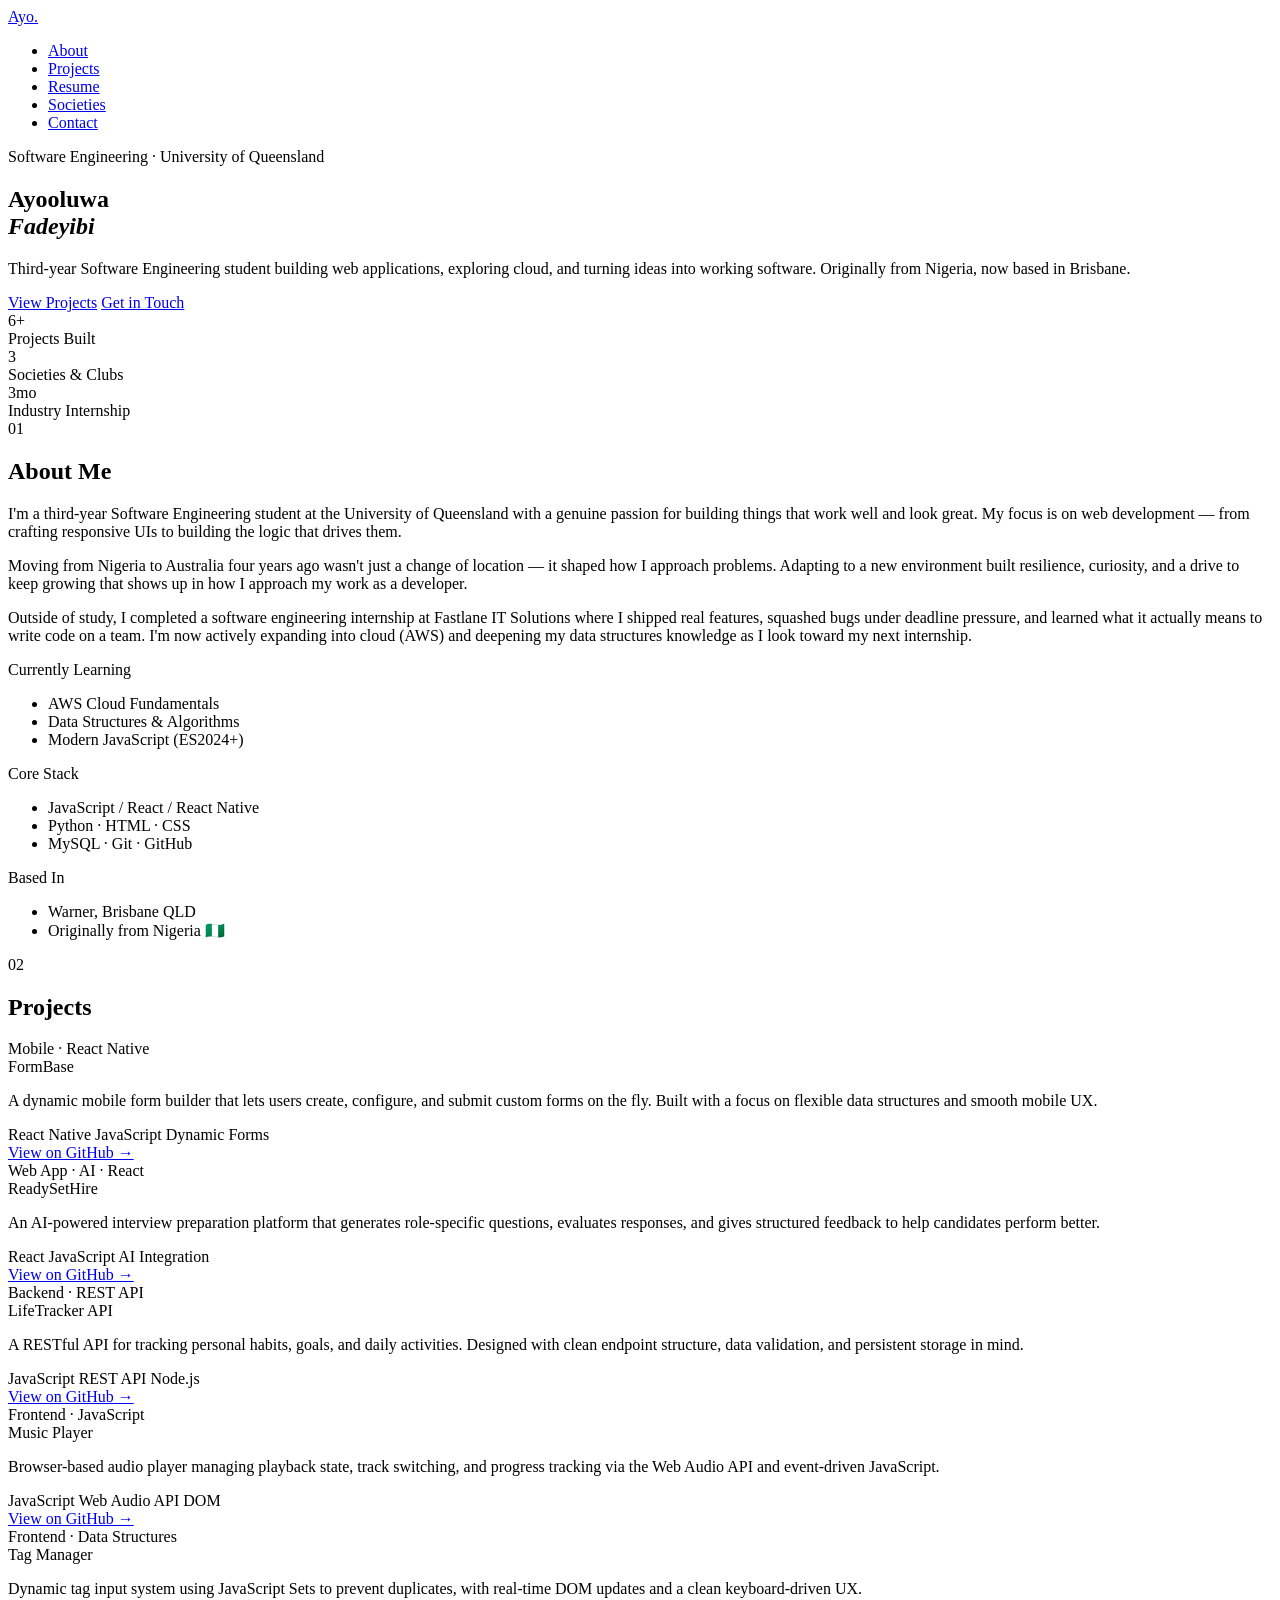
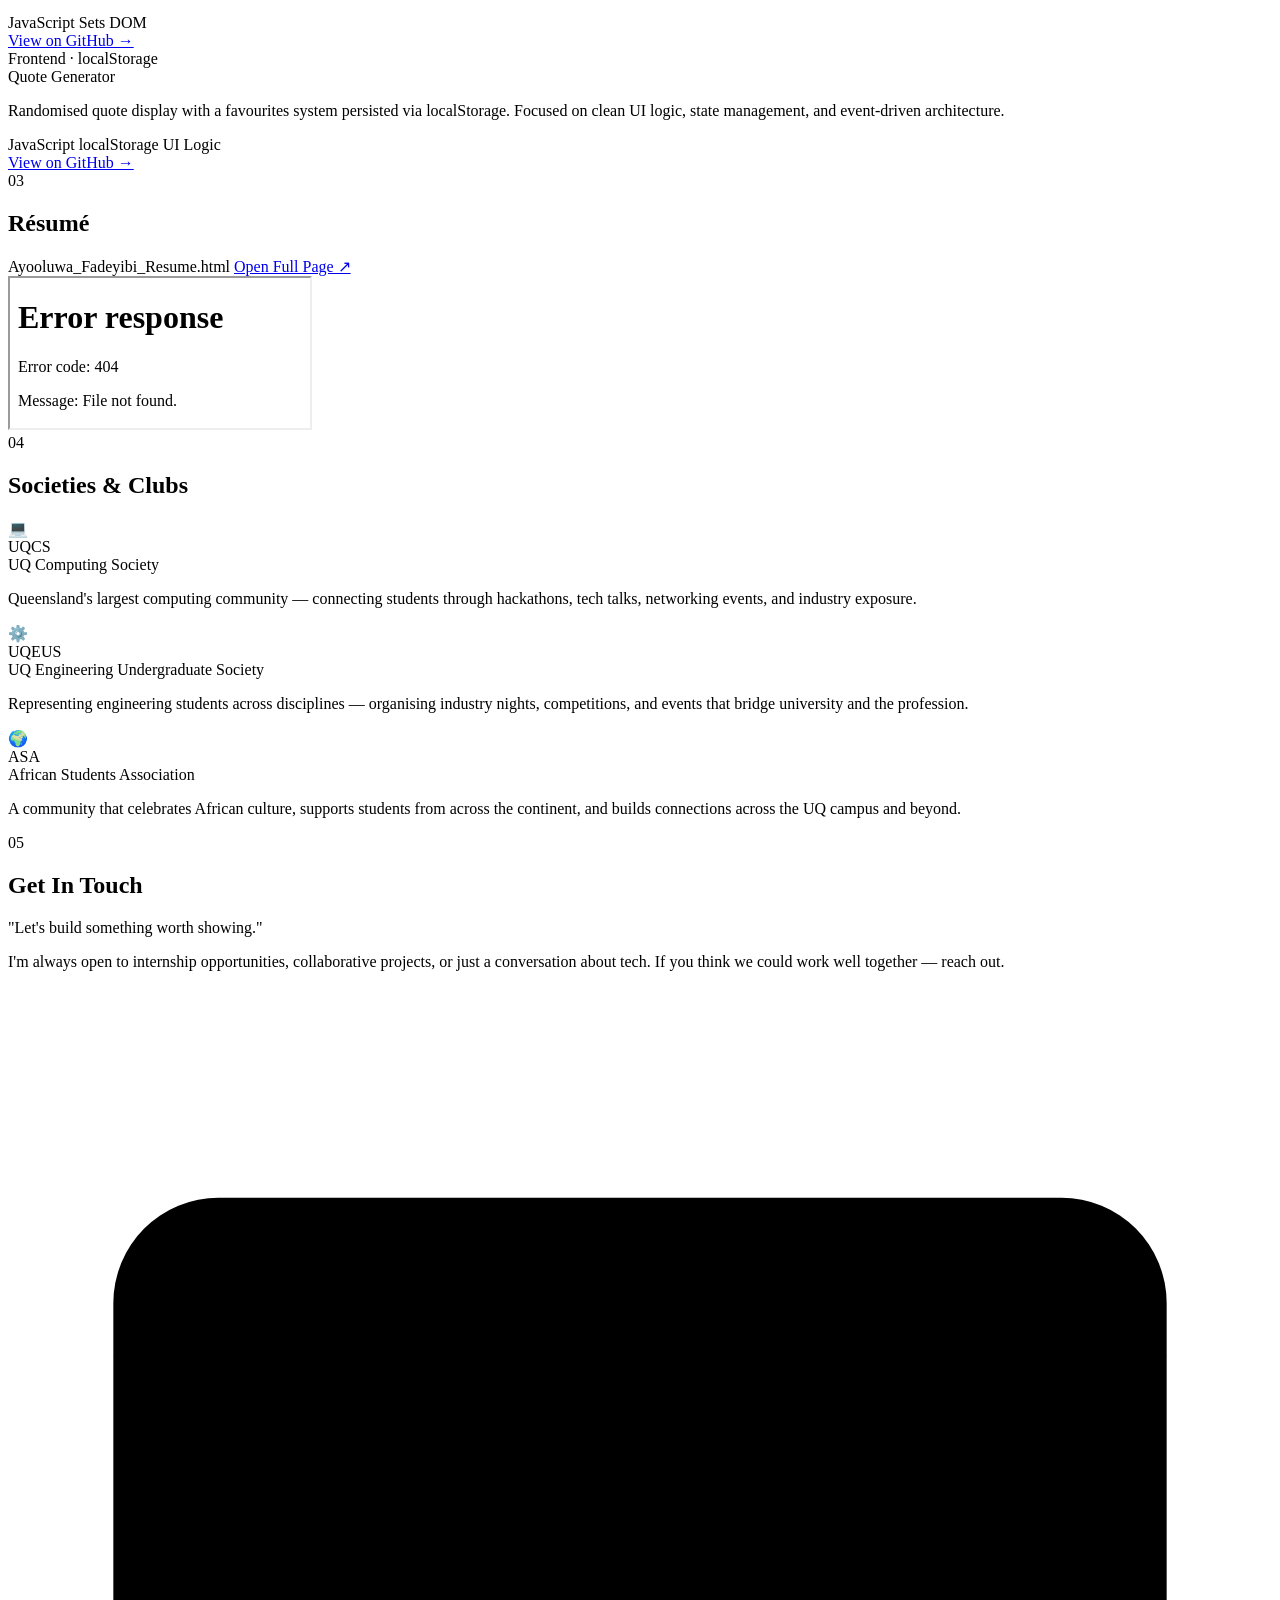
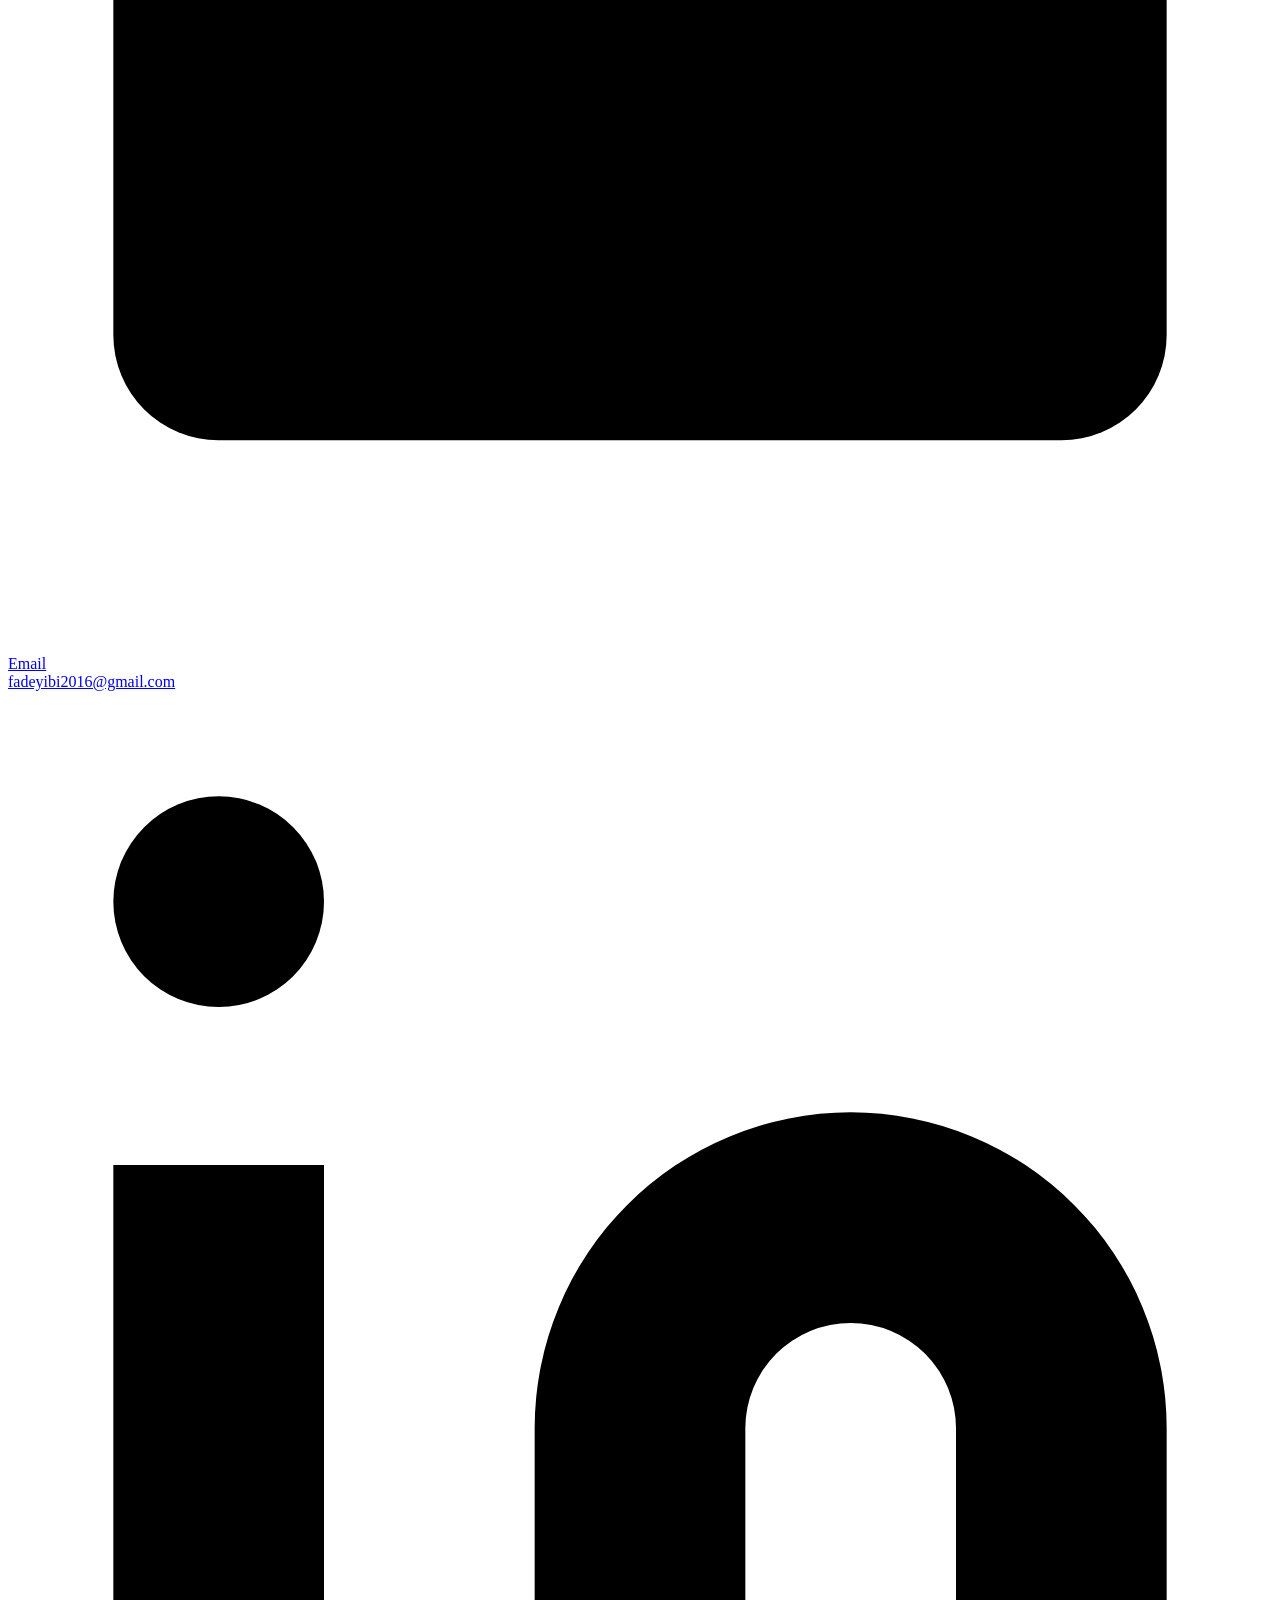
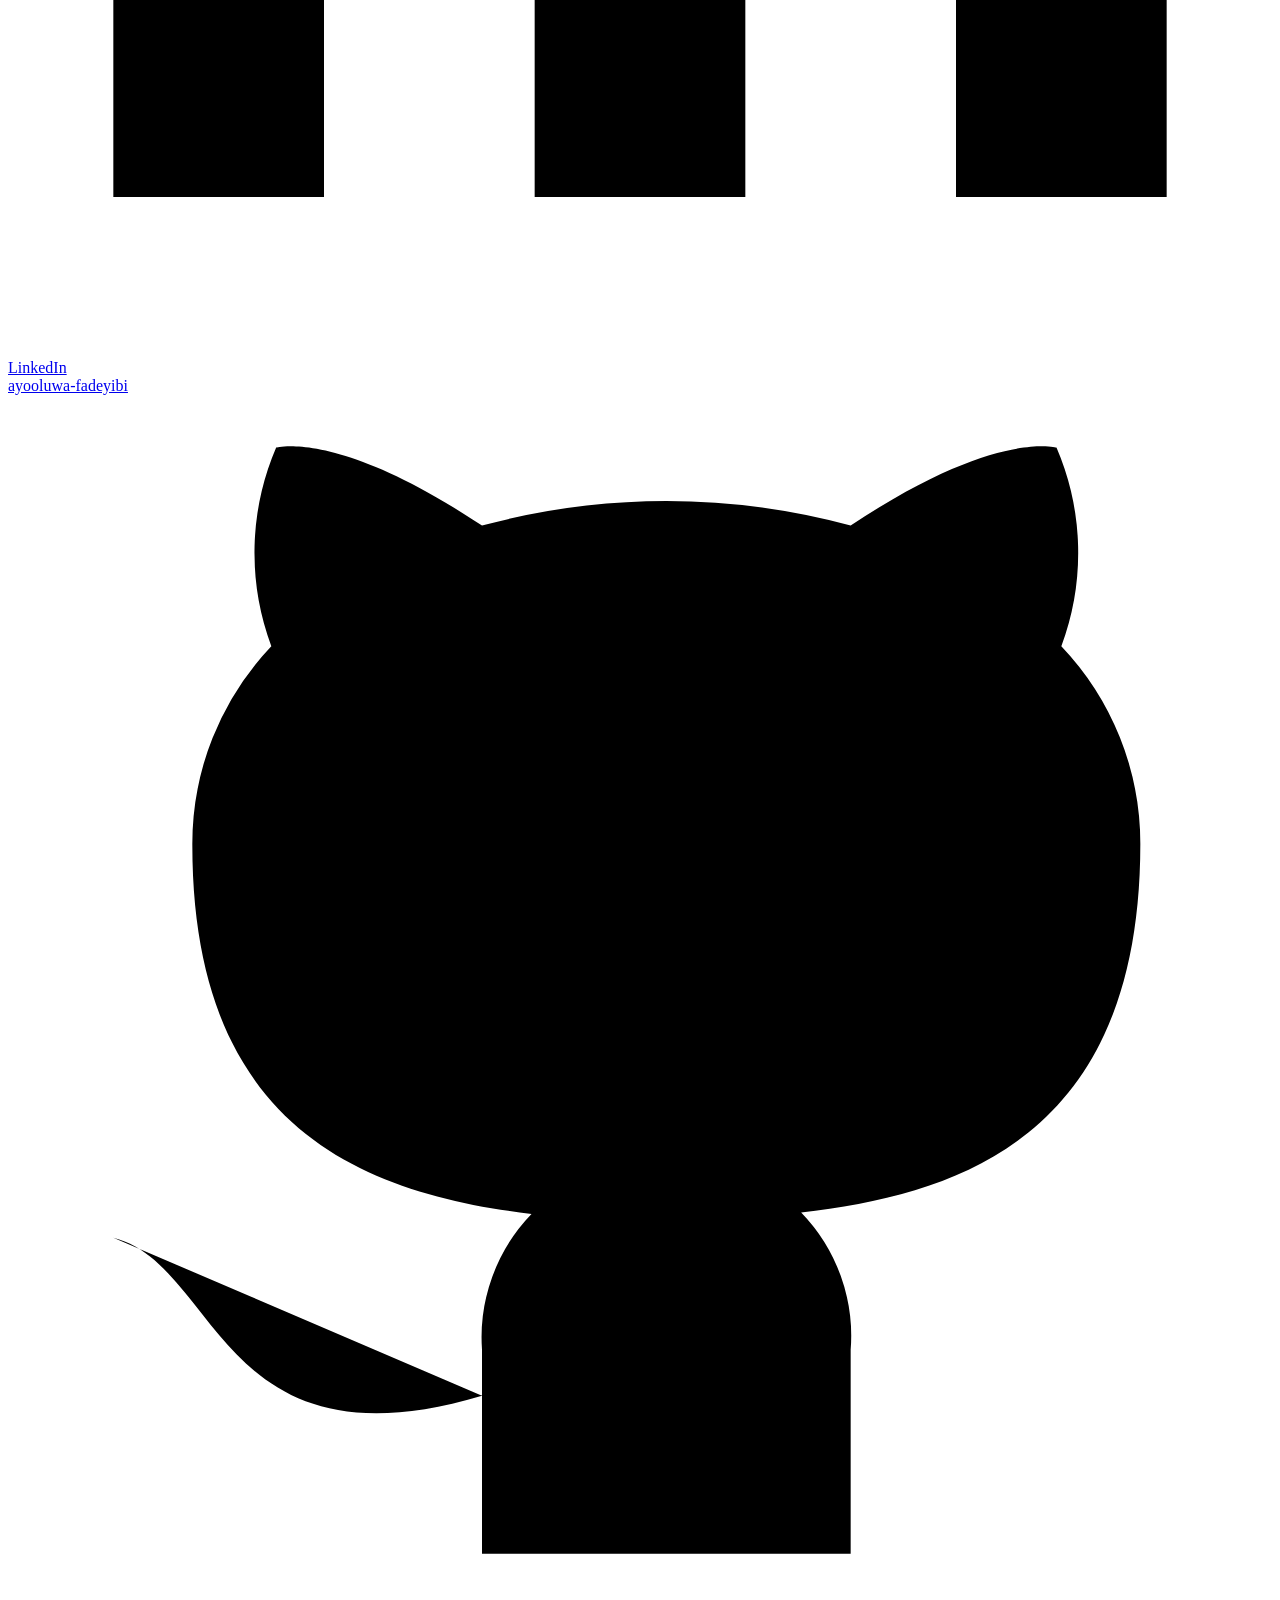
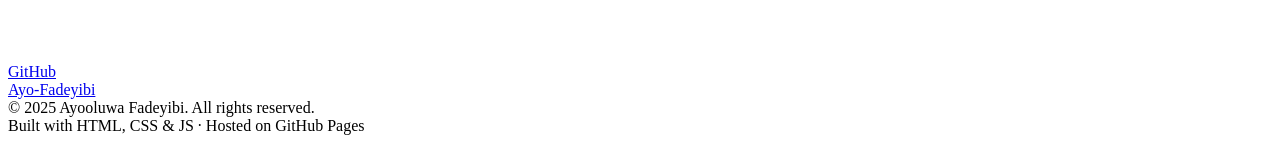
==== index.html @ 428b5cfd "Create portfolio homepage structure in index.html" ====
<!DOCTYPE html>
<html lang="en">
<head>
<meta charset="UTF-8">
<meta name="viewport" content="width=device-width, initial-scale=1.0">
<title>Ayooluwa Fadeyibi — Portfolio</title>
<link href="https://fonts.googleapis.com/css2?family=Playfair+Display:ital,wght@0,400;0,700;1,400&family=DM+Mono:wght@300;400;500&family=DM+Sans:wght@300;400;500&display=swap" rel="stylesheet">
</head>
<body>

<!-- NAV -->
<nav>
  <a href="#hero" class="nav-logo">Ayo<span>.</span></a>
  <ul class="nav-links">
    <li><a href="#about">About</a></li>
    <li><a href="#projects">Projects</a></li>
    <li><a href="#resume">Resume</a></li>
    <li><a href="#societies">Societies</a></li>
    <li><a href="#contact">Contact</a></li>
  </ul>
</nav>

<!-- HERO -->
<section id="hero">
  <div class="hero-grid">
    <div>
      <div class="hero-eyebrow">Software Engineering · University of Queensland</div>
      <h1 class="hero-name">Ayooluwa<br><em>Fadeyibi</em></h1>
      <p class="hero-bio">Third-year Software Engineering student building web applications, exploring cloud, and turning ideas into working software. Originally from Nigeria, now based in Brisbane.</p>
      <div class="hero-cta">
        <a href="#projects" class="btn-primary">View Projects</a>
        <a href="#contact" class="btn-secondary">Get in Touch</a>
      </div>
    </div>
    <div class="hero-stats">
      <div class="stat-card">
        <div class="stat-number">6+</div>
        <div class="stat-label">Projects Built</div>
      </div>
      <div class="stat-card">
        <div class="stat-number">3</div>
        <div class="stat-label">Societies &amp; Clubs</div>
      </div>
      <div class="stat-card">
        <div class="stat-number">3mo</div>
        <div class="stat-label">Industry Internship</div>
      </div>
    </div>
  </div>
</section>

<!-- ABOUT -->
<section id="about">
  <div class="section-inner">
    <div class="section-header reveal">
      <span class="section-num">01</span>
      <h2 class="section-title">About Me</h2>
      <div class="section-rule"></div>
    </div>
    <div class="about-grid">
      <div class="about-text reveal">
        <p>I'm a third-year Software Engineering student at the University of Queensland with a genuine passion for building things that work well and look great. My focus is on web development — from crafting responsive UIs to building the logic that drives them.</p>
        <p>Moving from Nigeria to Australia four years ago wasn't just a change of location — it shaped how I approach problems. Adapting to a new environment built resilience, curiosity, and a drive to keep growing that shows up in how I approach my work as a developer.</p>
        <p>Outside of study, I completed a software engineering internship at Fastlane IT Solutions where I shipped real features, squashed bugs under deadline pressure, and learned what it actually means to write code on a team. I'm now actively expanding into cloud (AWS) and deepening my data structures knowledge as I look toward my next internship.</p>
      </div>
      <div class="about-aside reveal">
        <div class="aside-block">
          <div class="aside-label">Currently Learning</div>
          <ul class="aside-list">
            <li>AWS Cloud Fundamentals</li>
            <li>Data Structures &amp; Algorithms</li>
            <li>Modern JavaScript (ES2024+)</li>
          </ul>
        </div>
        <div class="aside-block">
          <div class="aside-label">Core Stack</div>
          <ul class="aside-list">
            <li>JavaScript / React / React Native</li>
            <li>Python · HTML · CSS</li>
            <li>MySQL · Git · GitHub</li>
          </ul>
        </div>
        <div class="aside-block">
          <div class="aside-label">Based In</div>
          <ul class="aside-list">
            <li>Warner, Brisbane QLD</li>
            <li>Originally from Nigeria 🇳🇬</li>
          </ul>
        </div>
      </div>
    </div>
  </div>
</section>

<!-- PROJECTS -->
<section id="projects">
  <div class="section-inner">
    <div class="section-header reveal">
      <span class="section-num">02</span>
      <h2 class="section-title">Projects</h2>
      <div class="section-rule"></div>
    </div>
    <div class="projects-grid">

      <div class="project-card reveal">
        <div class="project-tag">Mobile · React Native</div>
        <div class="project-title">FormBase</div>
        <p class="project-desc">A dynamic mobile form builder that lets users create, configure, and submit custom forms on the fly. Built with a focus on flexible data structures and smooth mobile UX.</p>
        <div class="project-tech">
          <span class="tech-tag">React Native</span>
          <span class="tech-tag">JavaScript</span>
          <span class="tech-tag">Dynamic Forms</span>
        </div>
        <a href="https://github.com/Ayo-Fadeyibi/uq-course-projects/tree/main/COMP2140/React_Native_Project" class="project-link" target="_blank">View on GitHub →</a>
      </div>

      <div class="project-card reveal">
        <div class="project-tag">Web App · AI · React</div>
        <div class="project-title">ReadySetHire</div>
        <p class="project-desc">An AI-powered interview preparation platform that generates role-specific questions, evaluates responses, and gives structured feedback to help candidates perform better.</p>
        <div class="project-tech">
          <span class="tech-tag">React</span>
          <span class="tech-tag">JavaScript</span>
          <span class="tech-tag">AI Integration</span>
        </div>
        <a href="https://github.com/Ayo-Fadeyibi/uq-course-projects/tree/main/COMP2140/React_Project" class="project-link" target="_blank">View on GitHub →</a>
      </div>

      <div class="project-card reveal">
        <div class="project-tag">Backend · REST API</div>
        <div class="project-title">LifeTracker API</div>
        <p class="project-desc">A RESTful API for tracking personal habits, goals, and daily activities. Designed with clean endpoint structure, data validation, and persistent storage in mind.</p>
        <div class="project-tech">
          <span class="tech-tag">JavaScript</span>
          <span class="tech-tag">REST API</span>
          <span class="tech-tag">Node.js</span>
        </div>
        <a href="https://github.com/Ayo-Fadeyibi/javascript-fundamentals/tree/main/final-project/LifeTracker" class="project-link" target="_blank">View on GitHub →</a>
      </div>

      <div class="project-card reveal">
        <div class="project-tag">Frontend · JavaScript</div>
        <div class="project-title">Music Player</div>
        <p class="project-desc">Browser-based audio player managing playback state, track switching, and progress tracking via the Web Audio API and event-driven JavaScript.</p>
        <div class="project-tech">
          <span class="tech-tag">JavaScript</span>
          <span class="tech-tag">Web Audio API</span>
          <span class="tech-tag">DOM</span>
        </div>
        <a href="https://github.com/Ayo-Fadeyibi/javascript-fundamentals/tree/main/mini-projects/15-Music-player" class="project-link" target="_blank">View on GitHub →</a>
      </div>

      <div class="project-card reveal">
        <div class="project-tag">Frontend · Data Structures</div>
        <div class="project-title">Tag Manager</div>
        <p class="project-desc">Dynamic tag input system using JavaScript Sets to prevent duplicates, with real-time DOM updates and a clean keyboard-driven UX.</p>
        <div class="project-tech">
          <span class="tech-tag">JavaScript</span>
          <span class="tech-tag">Sets</span>
          <span class="tech-tag">DOM</span>
        </div>
        <a href="https://github.com/Ayo-Fadeyibi/javascript-fundamentals/tree/main/mini-projects/17-tag-manager" class="project-link" target="_blank">View on GitHub →</a>
      </div>

      <div class="project-card reveal">
        <div class="project-tag">Frontend · localStorage</div>
        <div class="project-title">Quote Generator</div>
        <p class="project-desc">Randomised quote display with a favourites system persisted via localStorage. Focused on clean UI logic, state management, and event-driven architecture.</p>
        <div class="project-tech">
          <span class="tech-tag">JavaScript</span>
          <span class="tech-tag">localStorage</span>
          <span class="tech-tag">UI Logic</span>
        </div>
        <a href="https://github.com/Ayo-Fadeyibi/javascript-fundamentals/tree/main/mini-projects/07-quote-generator" class="project-link" target="_blank">View on GitHub →</a>
      </div>

    </div>
  </div>
</section>

<!-- RESUME -->
<section id="resume">
  <div class="section-inner">
    <div class="section-header reveal">
      <span class="section-num">03</span>
      <h2 class="section-title">Résumé</h2>
      <div class="section-rule"></div>
    </div>
    <div class="resume-embed-wrapper reveal">
      <div class="resume-toolbar">
        <span class="resume-toolbar-label">Ayooluwa_Fadeyibi_Resume.html</span>
        <a href="resume.html" class="resume-action" target="_blank">Open Full Page ↗</a>
      </div>
      <div class="resume-iframe-container">
        <iframe src="resume.html" title="Ayooluwa Fadeyibi Resume" loading="lazy"></iframe>
      </div>
    </div>
  </div>
</section>

<!-- SOCIETIES -->
<section id="societies">
  <div class="section-inner">
    <div class="section-header reveal">
      <span class="section-num">04</span>
      <h2 class="section-title">Societies &amp; Clubs</h2>
      <div class="section-rule"></div>
    </div>
    <div class="societies-grid">

      <div class="society-card reveal">
        <span class="society-icon">💻</span>
        <div class="society-short">UQCS</div>
        <div class="society-name">UQ Computing Society</div>
        <p class="society-desc">Queensland's largest computing community — connecting students through hackathons, tech talks, networking events, and industry exposure.</p>
      </div>

      <div class="society-card reveal">
        <span class="society-icon">⚙️</span>
        <div class="society-short">UQEUS</div>
        <div class="society-name">UQ Engineering Undergraduate Society</div>
        <p class="society-desc">Representing engineering students across disciplines — organising industry nights, competitions, and events that bridge university and the profession.</p>
      </div>

      <div class="society-card reveal">
        <span class="society-icon">🌍</span>
        <div class="society-short">ASA</div>
        <div class="society-name">African Students Association</div>
        <p class="society-desc">A community that celebrates African culture, supports students from across the continent, and builds connections across the UQ campus and beyond.</p>
      </div>

    </div>
  </div>
</section>

<!-- CONTACT -->
<section id="contact">
  <div class="section-inner">
    <div class="section-header reveal">
      <span class="section-num">05</span>
      <h2 class="section-title">Get In Touch</h2>
      <div class="section-rule"></div>
    </div>
    <div class="contact-grid">
      <div class="reveal">
        <p class="contact-tagline">"Let's build something worth showing."</p>
        <p class="contact-sub">I'm always open to internship opportunities, collaborative projects, or just a conversation about tech. If you think we could work well together — reach out.</p>
      </div>
      <div class="contact-links reveal">
        <a href="mailto:fadeyibi2016@gmail.com" class="contact-item">
          <div class="contact-item-icon">
            <svg viewBox="0 0 24 24"><rect x="2" y="4" width="20" height="16" rx="2"/><path d="m22 7-8.97 5.7a1.94 1.94 0 0 1-2.06 0L2 7"/></svg>
          </div>
          <div>
            <div class="contact-item-label">Email</div>
            <div class="contact-item-value">fadeyibi2016@gmail.com</div>
          </div>
        </a>
        <a href="https://www.linkedin.com/in/ayooluwa-fadeyibi-083998254/" class="contact-item" target="_blank">
          <div class="contact-item-icon">
            <svg viewBox="0 0 24 24"><path d="M16 8a6 6 0 0 1 6 6v7h-4v-7a2 2 0 0 0-2-2 2 2 0 0 0-2 2v7h-4v-7a6 6 0 0 1 6-6z"/><rect x="2" y="9" width="4" height="12"/><circle cx="4" cy="4" r="2"/></svg>
          </div>
          <div>
            <div class="contact-item-label">LinkedIn</div>
            <div class="contact-item-value">ayooluwa-fadeyibi</div>
          </div>
        </a>
        <a href="https://github.com/Ayo-Fadeyibi" class="contact-item" target="_blank">
          <div class="contact-item-icon">
            <svg viewBox="0 0 24 24"><path d="M9 19c-5 1.5-5-2.5-7-3m14 6v-3.87a3.37 3.37 0 0 0-.94-2.61c3.14-.35 6.44-1.54 6.44-7A5.44 5.44 0 0 0 20 4.77 5.07 5.07 0 0 0 19.91 1S18.73.65 16 2.48a13.38 13.38 0 0 0-7 0C6.27.65 5.09 1 5.09 1A5.07 5.07 0 0 0 5 4.77a5.44 5.44 0 0 0-1.5 3.78c0 5.42 3.3 6.61 6.44 7A3.37 3.37 0 0 0 9 18.13V22"/></svg>
          </div>
          <div>
            <div class="contact-item-label">GitHub</div>
            <div class="contact-item-value">Ayo-Fadeyibi</div>
          </div>
        </a>
      </div>
    </div>
  </div>
</section>

<!-- FOOTER -->
<footer>
  <div class="footer-text">© 2025 <span>Ayooluwa Fadeyibi</span>. All rights reserved.</div>
  <div class="footer-text">Built with HTML, CSS &amp; JS · Hosted on <span>GitHub Pages</span></div>
</footer>

</body>
</html>
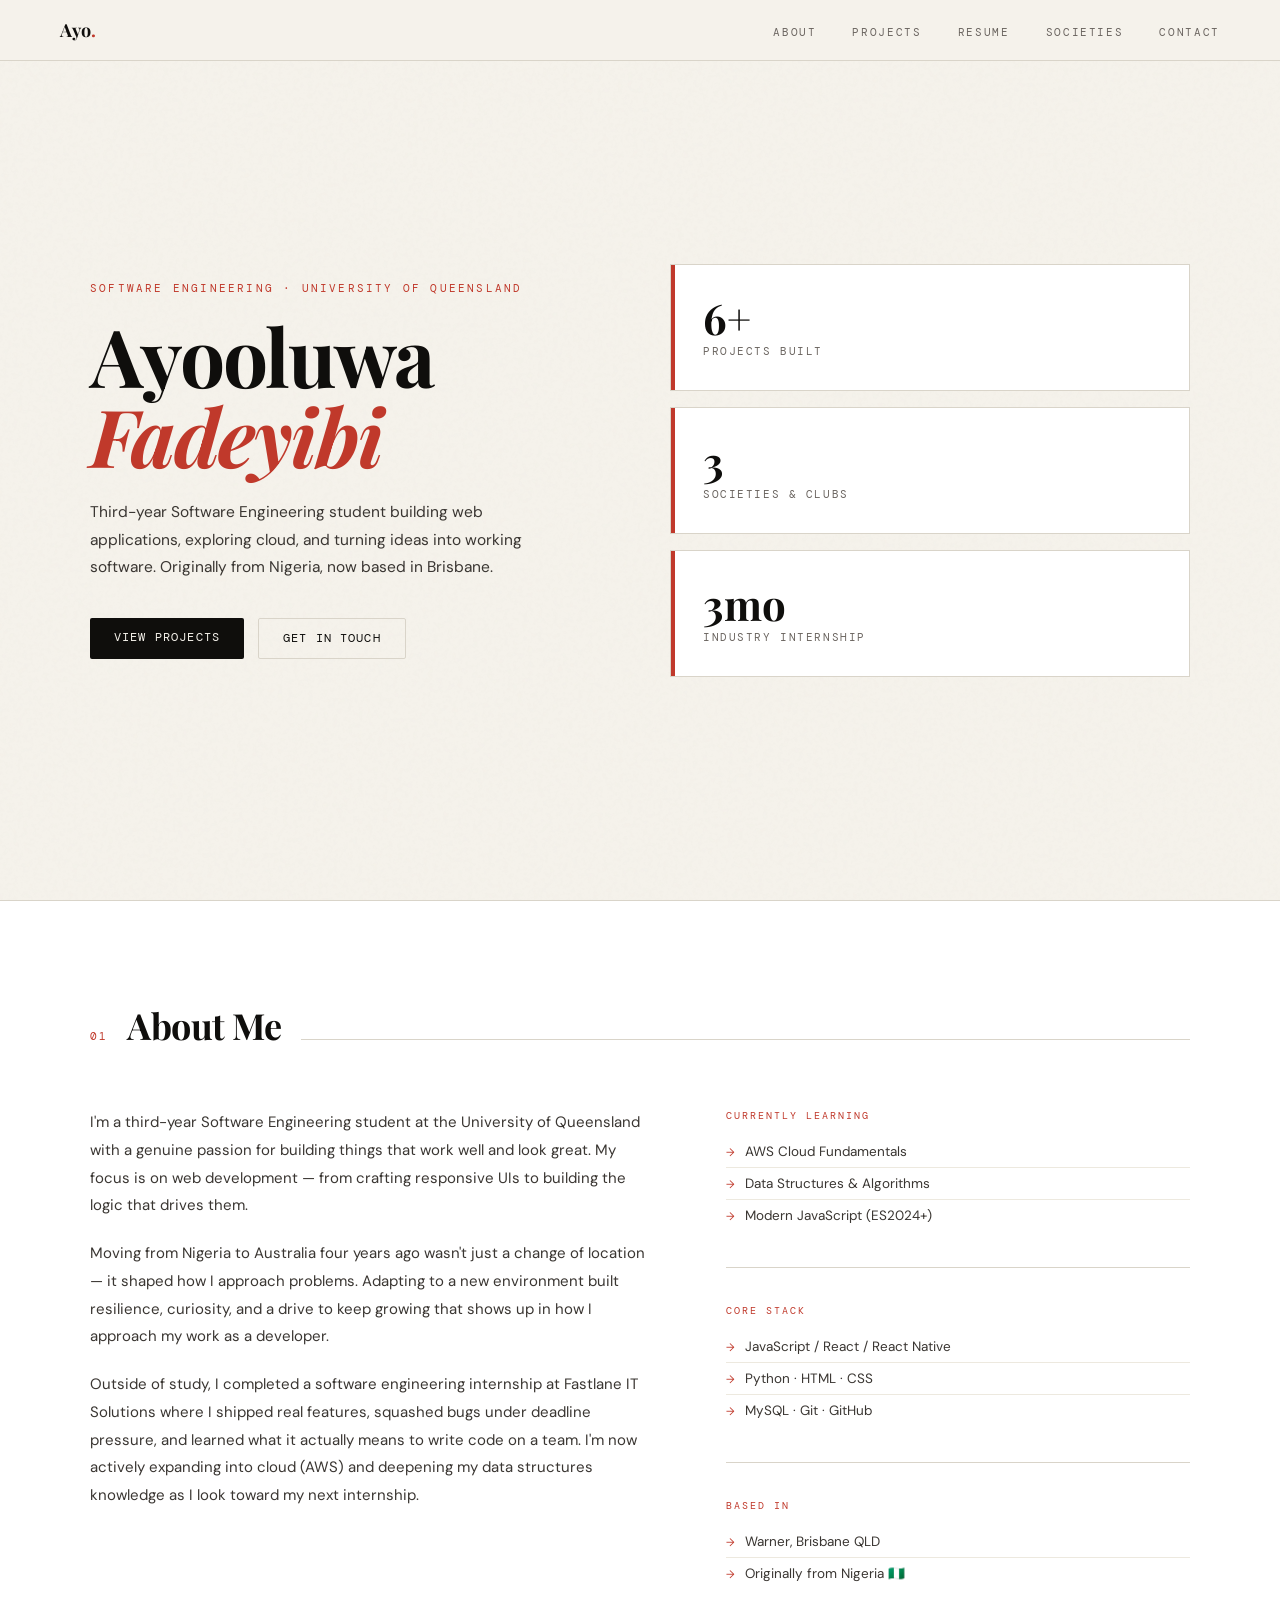
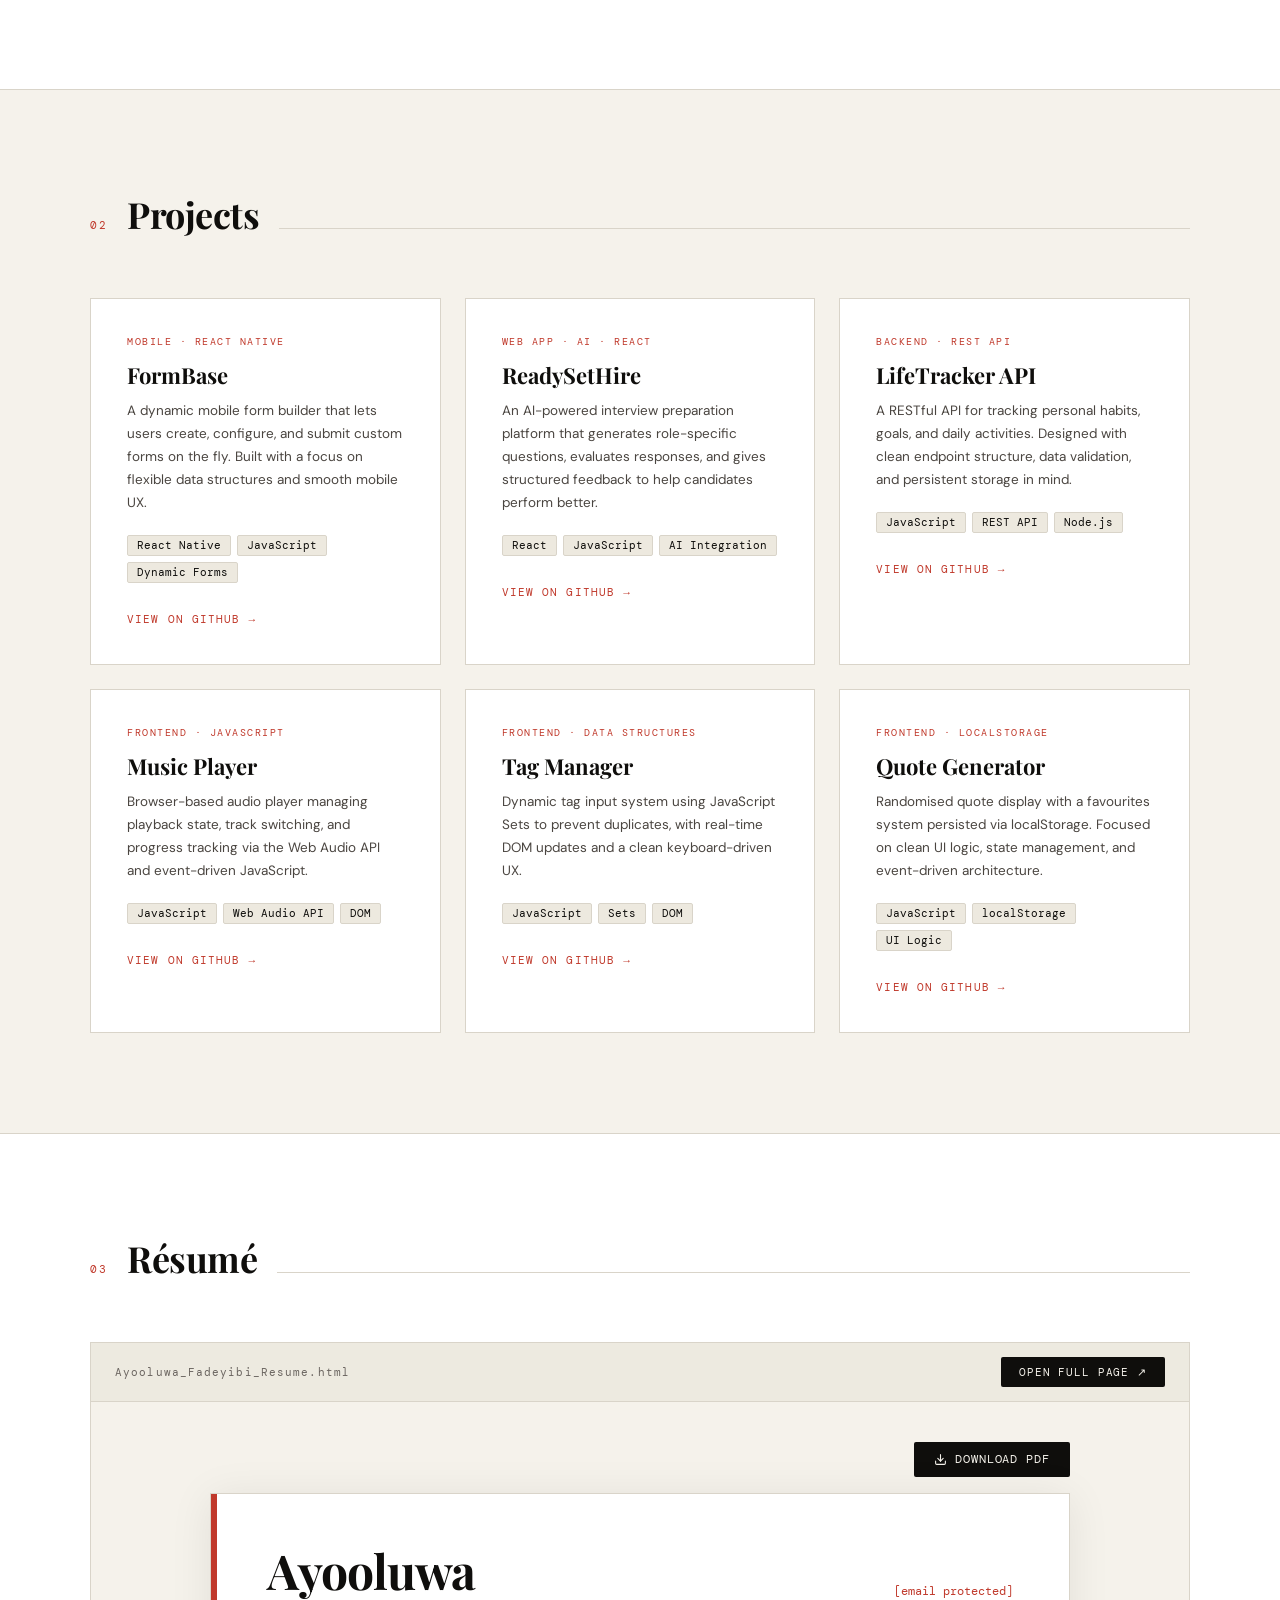
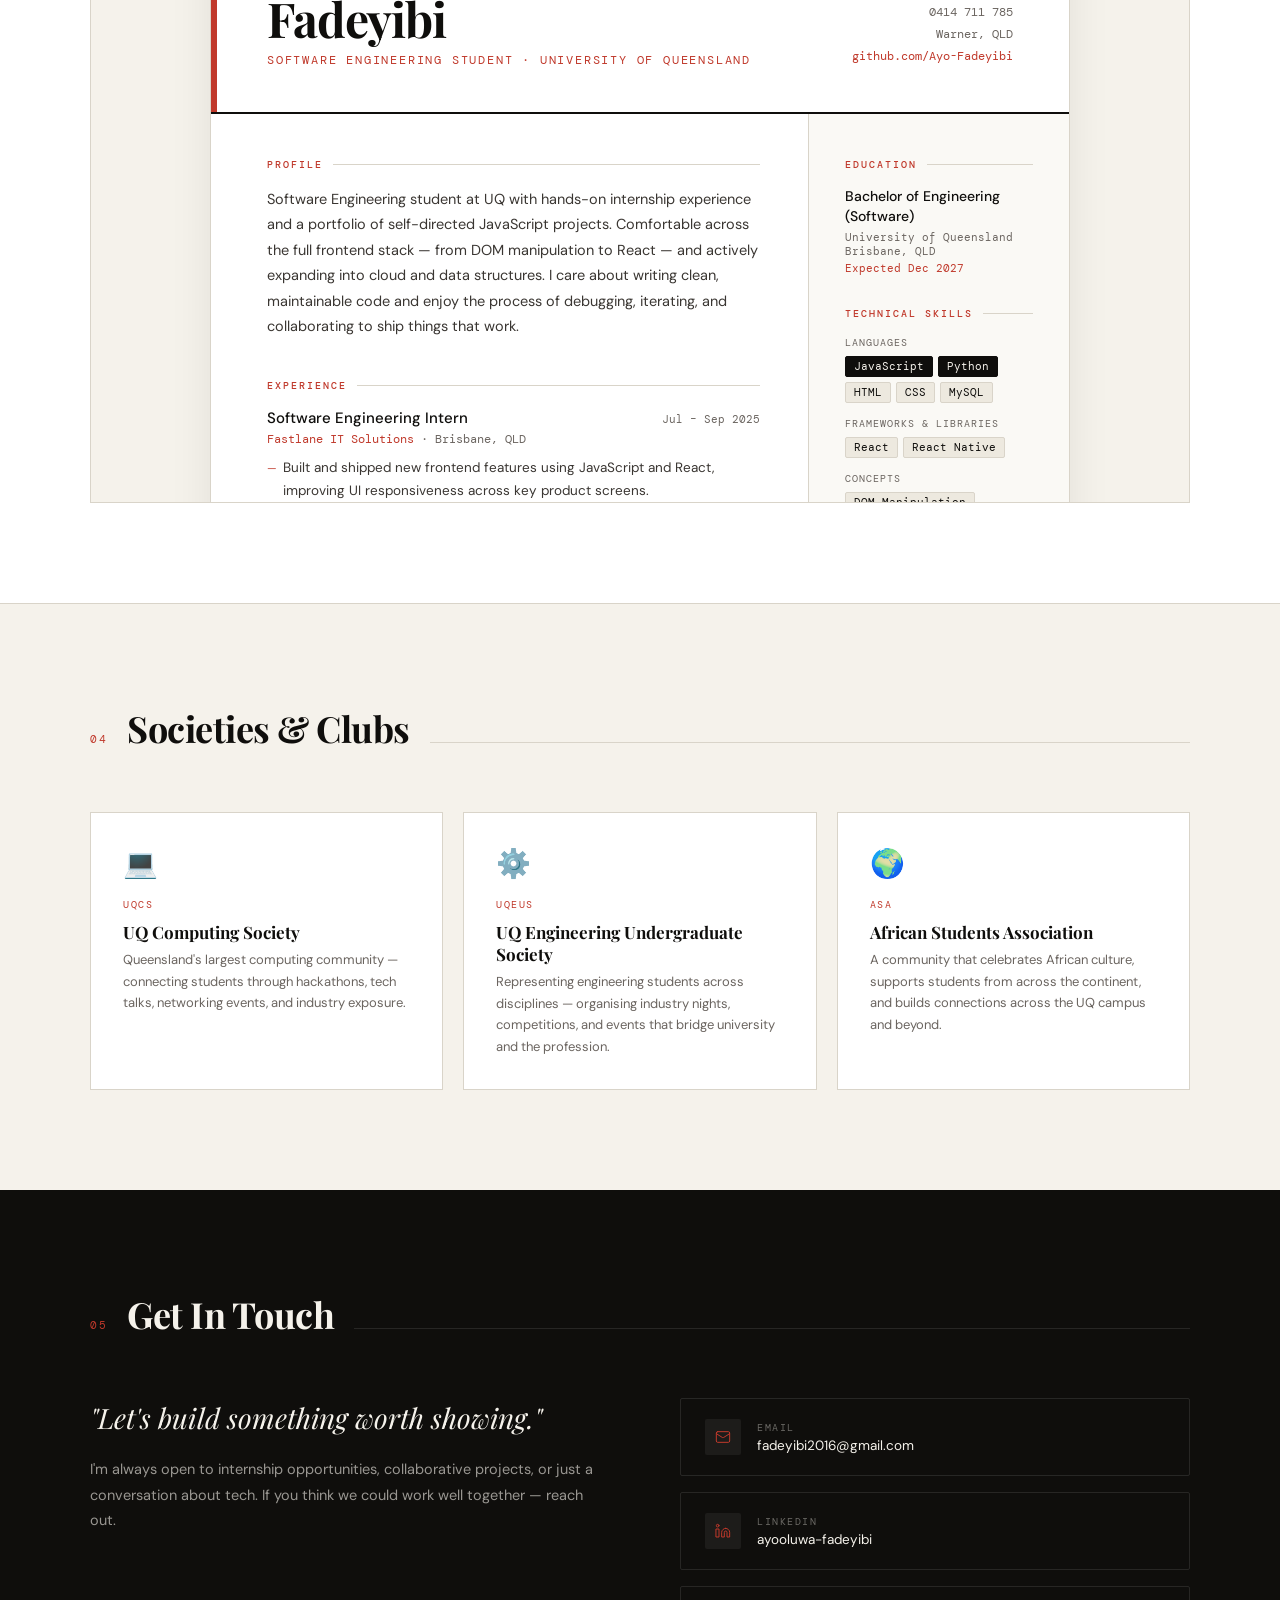
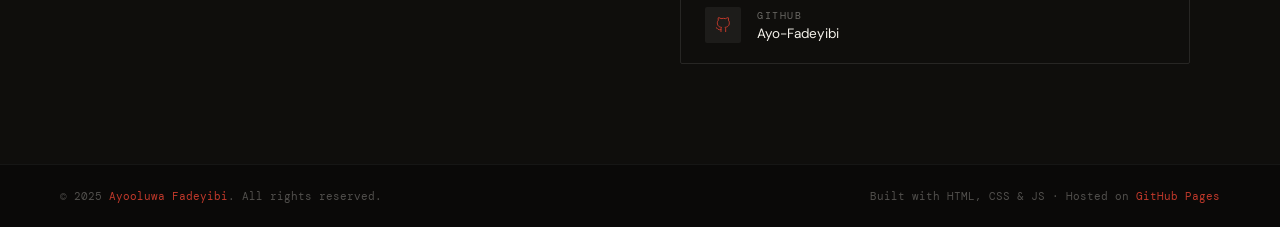
==== commit c4620f09: "Implement main layout and core sections in index.html" ====
--- a/index.html
+++ b/index.html
@@ -5,6 +5,7 @@
 <meta name="viewport" content="width=device-width, initial-scale=1.0">
 <title>Ayooluwa Fadeyibi — Portfolio</title>
 <link href="https://fonts.googleapis.com/css2?family=Playfair+Display:ital,wght@0,400;0,700;1,400&family=DM+Mono:wght@300;400;500&family=DM+Sans:wght@300;400;500&display=swap" rel="stylesheet">
+<link rel="stylesheet" href="style.css">
 </head>
 <body>
 
@@ -284,6 +285,6 @@
   <div class="footer-text">© 2025 <span>Ayooluwa Fadeyibi</span>. All rights reserved.</div>
   <div class="footer-text">Built with HTML, CSS &amp; JS · Hosted on <span>GitHub Pages</span></div>
 </footer>
-
+<script src="script.js"></script>
 </body>
 </html>
--- a/style.css
+++ b/style.css
@@ -0,0 +1,660 @@
+*, *::before, *::after { box-sizing: border-box; margin: 0; padding: 0; }
+
+:root {
+  --ink: #0f0e0c;
+  --paper: #f5f2eb;
+  --paper2: #edeae0;
+  --accent: #c0392b;
+  --mid: #6b6560;
+  --rule: #d9d4c9;
+  --tag-bg: #ede9df;
+  --white: #fff;
+}
+
+html { scroll-behavior: smooth; }
+
+body {
+  background: var(--paper);
+  font-family: 'DM Sans', sans-serif;
+  color: var(--ink);
+  overflow-x: hidden;
+}
+
+/* ─── NOISE TEXTURE ─── */
+body::before {
+  content: '';
+  position: fixed;
+  inset: 0;
+  background-image: url("data:image/svg+xml,%3Csvg viewBox='0 0 200 200' xmlns='http://www.w3.org/2000/svg'%3E%3Cfilter id='n'%3E%3CfeTurbulence type='fractalNoise' baseFrequency='0.9' numOctaves='4' stitchTiles='stitch'/%3E%3C/filter%3E%3Crect width='100%25' height='100%25' filter='url(%23n)' opacity='0.04'/%3E%3C/svg%3E");
+  pointer-events: none;
+  z-index: 0;
+  opacity: 0.5;
+}
+
+/* ─── NAV ─── */
+nav {
+  position: fixed;
+  top: 0; left: 0; right: 0;
+  z-index: 100;
+  padding: 18px 60px;
+  display: flex;
+  justify-content: space-between;
+  align-items: center;
+  background: rgba(245,242,235,0.88);
+  backdrop-filter: blur(12px);
+  border-bottom: 1px solid var(--rule);
+}
+
+.nav-logo {
+  font-family: 'Playfair Display', serif;
+  font-size: 18px;
+  font-weight: 700;
+  color: var(--ink);
+  text-decoration: none;
+}
+
+.nav-logo span { color: var(--accent); }
+
+.nav-links {
+  display: flex;
+  gap: 36px;
+  list-style: none;
+}
+
+.nav-links a {
+  font-family: 'DM Mono', monospace;
+  font-size: 11px;
+  letter-spacing: 0.15em;
+  text-transform: uppercase;
+  color: var(--mid);
+  text-decoration: none;
+  transition: color 0.2s;
+  position: relative;
+}
+
+.nav-links a::after {
+  content: '';
+  position: absolute;
+  bottom: -3px; left: 0;
+  width: 0; height: 1px;
+  background: var(--accent);
+  transition: width 0.2s;
+}
+
+.nav-links a:hover { color: var(--ink); }
+.nav-links a:hover::after { width: 100%; }
+
+/* ─── HERO ─── */
+#hero {
+  min-height: 100vh;
+  display: flex;
+  align-items: center;
+  padding: 120px 60px 80px;
+  position: relative;
+  overflow: hidden;
+}
+
+.hero-grid {
+  display: grid;
+  grid-template-columns: 1fr 1fr;
+  gap: 60px;
+  max-width: 1100px;
+  margin: 0 auto;
+  width: 100%;
+  align-items: center;
+}
+
+.hero-eyebrow {
+  font-family: 'DM Mono', monospace;
+  font-size: 11px;
+  letter-spacing: 0.2em;
+  text-transform: uppercase;
+  color: var(--accent);
+  margin-bottom: 20px;
+  opacity: 0;
+  animation: fadeUp 0.8s 0.1s ease forwards;
+}
+
+.hero-name {
+  font-family: 'Playfair Display', serif;
+  font-size: clamp(48px, 7vw, 80px);
+  font-weight: 700;
+  line-height: 1;
+  letter-spacing: -2px;
+  margin-bottom: 24px;
+  opacity: 0;
+  animation: fadeUp 0.8s 0.2s ease forwards;
+}
+
+.hero-name em {
+  font-style: italic;
+  color: var(--accent);
+}
+
+.hero-bio {
+  font-size: 15.5px;
+  line-height: 1.8;
+  color: #3a3632;
+  max-width: 480px;
+  opacity: 0;
+  animation: fadeUp 0.8s 0.35s ease forwards;
+}
+
+.hero-cta {
+  display: flex;
+  gap: 14px;
+  margin-top: 36px;
+  opacity: 0;
+  animation: fadeUp 0.8s 0.5s ease forwards;
+}
+
+.btn-primary {
+  font-family: 'DM Mono', monospace;
+  font-size: 11.5px;
+  letter-spacing: 0.1em;
+  text-transform: uppercase;
+  background: var(--ink);
+  color: var(--paper);
+  padding: 12px 24px;
+  text-decoration: none;
+  border-radius: 2px;
+  transition: background 0.2s, transform 0.15s;
+}
+
+.btn-primary:hover { background: var(--accent); transform: translateY(-2px); }
+
+.btn-secondary {
+  font-family: 'DM Mono', monospace;
+  font-size: 11.5px;
+  letter-spacing: 0.1em;
+  text-transform: uppercase;
+  color: var(--ink);
+  padding: 12px 24px;
+  text-decoration: none;
+  border: 1px solid var(--rule);
+  border-radius: 2px;
+  transition: border-color 0.2s, transform 0.15s;
+}
+
+.btn-secondary:hover { border-color: var(--ink); transform: translateY(-2px); }
+
+/* HERO RIGHT — decorative stat block */
+.hero-stats {
+  opacity: 0;
+  animation: fadeUp 0.8s 0.4s ease forwards;
+}
+
+.stat-card {
+  background: var(--white);
+  border: 1px solid var(--rule);
+  padding: 32px;
+  margin-bottom: 16px;
+  position: relative;
+  overflow: hidden;
+}
+
+.stat-card::before {
+  content: '';
+  position: absolute;
+  top: 0; left: 0;
+  width: 4px; height: 100%;
+  background: var(--accent);
+}
+
+.stat-card:last-child { margin-bottom: 0; }
+
+.stat-number {
+  font-family: 'Playfair Display', serif;
+  font-size: 42px;
+  font-weight: 700;
+  line-height: 1;
+  color: var(--ink);
+}
+
+.stat-label {
+  font-family: 'DM Mono', monospace;
+  font-size: 10.5px;
+  letter-spacing: 0.15em;
+  text-transform: uppercase;
+  color: var(--mid);
+  margin-top: 6px;
+}
+
+/* ─── SECTIONS ─── */
+section {
+  padding: 100px 60px;
+  position: relative;
+}
+
+.section-inner {
+  max-width: 1100px;
+  margin: 0 auto;
+}
+
+.section-header {
+  display: flex;
+  align-items: baseline;
+  gap: 20px;
+  margin-bottom: 60px;
+}
+
+.section-num {
+  font-family: 'DM Mono', monospace;
+  font-size: 11px;
+  color: var(--accent);
+  letter-spacing: 0.15em;
+}
+
+.section-title {
+  font-family: 'Playfair Display', serif;
+  font-size: 36px;
+  font-weight: 700;
+  letter-spacing: -0.5px;
+}
+
+.section-rule {
+  flex: 1;
+  height: 1px;
+  background: var(--rule);
+}
+
+/* ─── ABOUT ─── */
+#about { background: var(--white); border-top: 1px solid var(--rule); border-bottom: 1px solid var(--rule); }
+
+.about-grid {
+  display: grid;
+  grid-template-columns: 1.2fr 1fr;
+  gap: 80px;
+  align-items: start;
+}
+
+.about-text p {
+  font-size: 15px;
+  line-height: 1.85;
+  color: #3a3632;
+  margin-bottom: 20px;
+}
+
+.about-text p:last-child { margin-bottom: 0; }
+
+.about-aside {}
+
+.aside-block {
+  margin-bottom: 36px;
+  padding-bottom: 36px;
+  border-bottom: 1px solid var(--rule);
+}
+
+.aside-block:last-child { border-bottom: none; margin-bottom: 0; padding-bottom: 0; }
+
+.aside-label {
+  font-family: 'DM Mono', monospace;
+  font-size: 10px;
+  letter-spacing: 0.2em;
+  text-transform: uppercase;
+  color: var(--accent);
+  margin-bottom: 14px;
+}
+
+.aside-list {
+  list-style: none;
+}
+
+.aside-list li {
+  font-size: 13.5px;
+  color: #3a3632;
+  padding: 7px 0;
+  border-bottom: 1px solid var(--tag-bg);
+  display: flex;
+  align-items: center;
+  gap: 10px;
+}
+
+.aside-list li::before {
+  content: '→';
+  color: var(--accent);
+  font-size: 11px;
+  flex-shrink: 0;
+}
+
+.aside-list li:last-child { border-bottom: none; }
+
+/* ─── PROJECTS ─── */
+#projects {}
+
+.projects-grid {
+  display: grid;
+  grid-template-columns: repeat(auto-fill, minmax(320px, 1fr));
+  gap: 24px;
+}
+
+.project-card {
+  background: var(--white);
+  border: 1px solid var(--rule);
+  padding: 36px;
+  position: relative;
+  overflow: hidden;
+  transition: transform 0.25s, box-shadow 0.25s;
+  cursor: default;
+}
+
+.project-card::after {
+  content: '';
+  position: absolute;
+  bottom: 0; left: 0;
+  width: 0; height: 3px;
+  background: var(--accent);
+  transition: width 0.35s ease;
+}
+
+.project-card:hover { transform: translateY(-4px); box-shadow: 0 12px 40px rgba(0,0,0,0.08); }
+.project-card:hover::after { width: 100%; }
+
+.project-tag {
+  font-family: 'DM Mono', monospace;
+  font-size: 10px;
+  letter-spacing: 0.15em;
+  text-transform: uppercase;
+  color: var(--accent);
+  margin-bottom: 14px;
+}
+
+.project-title {
+  font-family: 'Playfair Display', serif;
+  font-size: 22px;
+  font-weight: 700;
+  line-height: 1.2;
+  margin-bottom: 12px;
+}
+
+.project-desc {
+  font-size: 13.5px;
+  line-height: 1.7;
+  color: #4a4540;
+  margin-bottom: 20px;
+}
+
+.project-tech {
+  display: flex;
+  flex-wrap: wrap;
+  gap: 6px;
+  margin-bottom: 24px;
+}
+
+.tech-tag {
+  font-family: 'DM Mono', monospace;
+  font-size: 10.5px;
+  background: var(--tag-bg);
+  color: var(--ink);
+  padding: 3px 9px;
+  border-radius: 2px;
+  border: 1px solid var(--rule);
+}
+
+.project-link {
+  font-family: 'DM Mono', monospace;
+  font-size: 11px;
+  letter-spacing: 0.1em;
+  text-transform: uppercase;
+  color: var(--accent);
+  text-decoration: none;
+  display: inline-flex;
+  align-items: center;
+  gap: 6px;
+  transition: gap 0.2s;
+}
+
+.project-link:hover { gap: 10px; }
+
+/* ─── RESUME ─── */
+#resume { background: var(--white); border-top: 1px solid var(--rule); border-bottom: 1px solid var(--rule); }
+
+.resume-embed-wrapper {
+  border: 1px solid var(--rule);
+  overflow: hidden;
+  position: relative;
+}
+
+.resume-toolbar {
+  background: var(--paper2);
+  border-bottom: 1px solid var(--rule);
+  padding: 14px 24px;
+  display: flex;
+  align-items: center;
+  justify-content: space-between;
+}
+
+.resume-toolbar-label {
+  font-family: 'DM Mono', monospace;
+  font-size: 11px;
+  color: var(--mid);
+  letter-spacing: 0.1em;
+}
+
+.resume-action {
+  font-family: 'DM Mono', monospace;
+  font-size: 11px;
+  letter-spacing: 0.08em;
+  text-transform: uppercase;
+  background: var(--ink);
+  color: var(--paper);
+  border: none;
+  padding: 8px 18px;
+  cursor: pointer;
+  border-radius: 2px;
+  transition: background 0.2s;
+  text-decoration: none;
+  display: inline-block;
+}
+
+.resume-action:hover { background: var(--accent); }
+
+.resume-iframe-container {
+  width: 100%;
+  height: 700px;
+  overflow: hidden;
+}
+
+.resume-iframe-container iframe {
+  width: 100%;
+  height: 100%;
+  border: none;
+  transform-origin: top left;
+}
+
+/* ─── SOCIETIES ─── */
+#societies {}
+
+.societies-grid {
+  display: grid;
+  grid-template-columns: repeat(3, 1fr);
+  gap: 20px;
+}
+
+.society-card {
+  background: var(--white);
+  border: 1px solid var(--rule);
+  padding: 32px;
+  position: relative;
+  overflow: hidden;
+  transition: transform 0.2s;
+}
+
+.society-card:hover { transform: translateY(-3px); }
+
+.society-icon {
+  font-size: 28px;
+  margin-bottom: 16px;
+  display: block;
+}
+
+.society-name {
+  font-family: 'Playfair Display', serif;
+  font-size: 17px;
+  font-weight: 700;
+  margin-bottom: 6px;
+  line-height: 1.3;
+}
+
+.society-short {
+  font-family: 'DM Mono', monospace;
+  font-size: 10px;
+  color: var(--accent);
+  letter-spacing: 0.15em;
+  text-transform: uppercase;
+  margin-bottom: 10px;
+}
+
+.society-desc {
+  font-size: 13px;
+  line-height: 1.65;
+  color: var(--mid);
+}
+
+/* ─── CONTACT ─── */
+#contact {
+  background: var(--ink);
+  color: var(--paper);
+}
+
+#contact .section-title { color: var(--paper); }
+#contact .section-num { color: var(--accent); }
+#contact .section-rule { background: rgba(255,255,255,0.1); }
+
+.contact-grid {
+  display: grid;
+  grid-template-columns: 1fr 1fr;
+  gap: 80px;
+  align-items: start;
+}
+
+.contact-tagline {
+  font-family: 'Playfair Display', serif;
+  font-size: 28px;
+  font-style: italic;
+  line-height: 1.4;
+  color: var(--paper);
+  margin-bottom: 20px;
+}
+
+.contact-sub {
+  font-size: 14.5px;
+  line-height: 1.75;
+  color: rgba(245,242,235,0.6);
+}
+
+.contact-links {
+  display: flex;
+  flex-direction: column;
+  gap: 16px;
+}
+
+.contact-item {
+  display: flex;
+  align-items: center;
+  gap: 16px;
+  padding: 20px 24px;
+  border: 1px solid rgba(255,255,255,0.1);
+  text-decoration: none;
+  color: var(--paper);
+  transition: border-color 0.2s, background 0.2s;
+  border-radius: 2px;
+}
+
+.contact-item:hover { border-color: var(--accent); background: rgba(192,57,43,0.08); }
+
+.contact-item-icon {
+  width: 36px; height: 36px;
+  background: rgba(255,255,255,0.06);
+  border-radius: 2px;
+  display: flex;
+  align-items: center;
+  justify-content: center;
+  flex-shrink: 0;
+}
+
+.contact-item-icon svg {
+  width: 16px; height: 16px;
+  stroke: var(--accent);
+  fill: none;
+  stroke-width: 1.5;
+  stroke-linecap: round;
+  stroke-linejoin: round;
+}
+
+.contact-item-label {
+  font-family: 'DM Mono', monospace;
+  font-size: 10px;
+  color: rgba(245,242,235,0.4);
+  letter-spacing: 0.15em;
+  text-transform: uppercase;
+  margin-bottom: 3px;
+}
+
+.contact-item-value {
+  font-size: 13.5px;
+  color: var(--paper);
+}
+
+/* ─── FOOTER ─── */
+footer {
+  background: #0a0908;
+  padding: 24px 60px;
+  display: flex;
+  justify-content: space-between;
+  align-items: center;
+  border-top: 1px solid rgba(255,255,255,0.05);
+}
+
+.footer-text {
+  font-family: 'DM Mono', monospace;
+  font-size: 11px;
+  color: rgba(245,242,235,0.3);
+}
+
+.footer-text span { color: var(--accent); }
+
+/* ─── ANIMATIONS ─── */
+@keyframes fadeUp {
+  from { opacity: 0; transform: translateY(20px); }
+  to { opacity: 1; transform: translateY(0); }
+}
+
+.reveal {
+  opacity: 0;
+  transform: translateY(24px);
+  transition: opacity 0.7s ease, transform 0.7s ease;
+}
+
+.reveal.visible {
+  opacity: 1;
+  transform: translateY(0);
+}
+
+/* ─── MOBILE NAV ─── */
+.nav-toggle { display: none; background: none; border: none; cursor: pointer; }
+
+/* ─── RESPONSIVE ─── */
+@media (max-width: 900px) {
+  nav { padding: 18px 24px; }
+  .nav-links { gap: 20px; }
+
+  #hero { padding: 100px 24px 60px; }
+  .hero-grid { grid-template-columns: 1fr; gap: 40px; }
+  .hero-stats { display: grid; grid-template-columns: 1fr 1fr; gap: 16px; }
+  .hero-stats .stat-card { margin-bottom: 0; }
+
+  section { padding: 70px 24px; }
+
+  .about-grid { grid-template-columns: 1fr; gap: 48px; }
+  .societies-grid { grid-template-columns: 1fr 1fr; }
+  .contact-grid { grid-template-columns: 1fr; gap: 48px; }
+  footer { padding: 20px 24px; flex-direction: column; gap: 8px; text-align: center; }
+}
+
+@media (max-width: 600px) {
+  .nav-links { display: none; }
+  .societies-grid { grid-template-columns: 1fr; }
+  .projects-grid { grid-template-columns: 1fr; }
+  .hero-stats { grid-template-columns: 1fr; }
+}
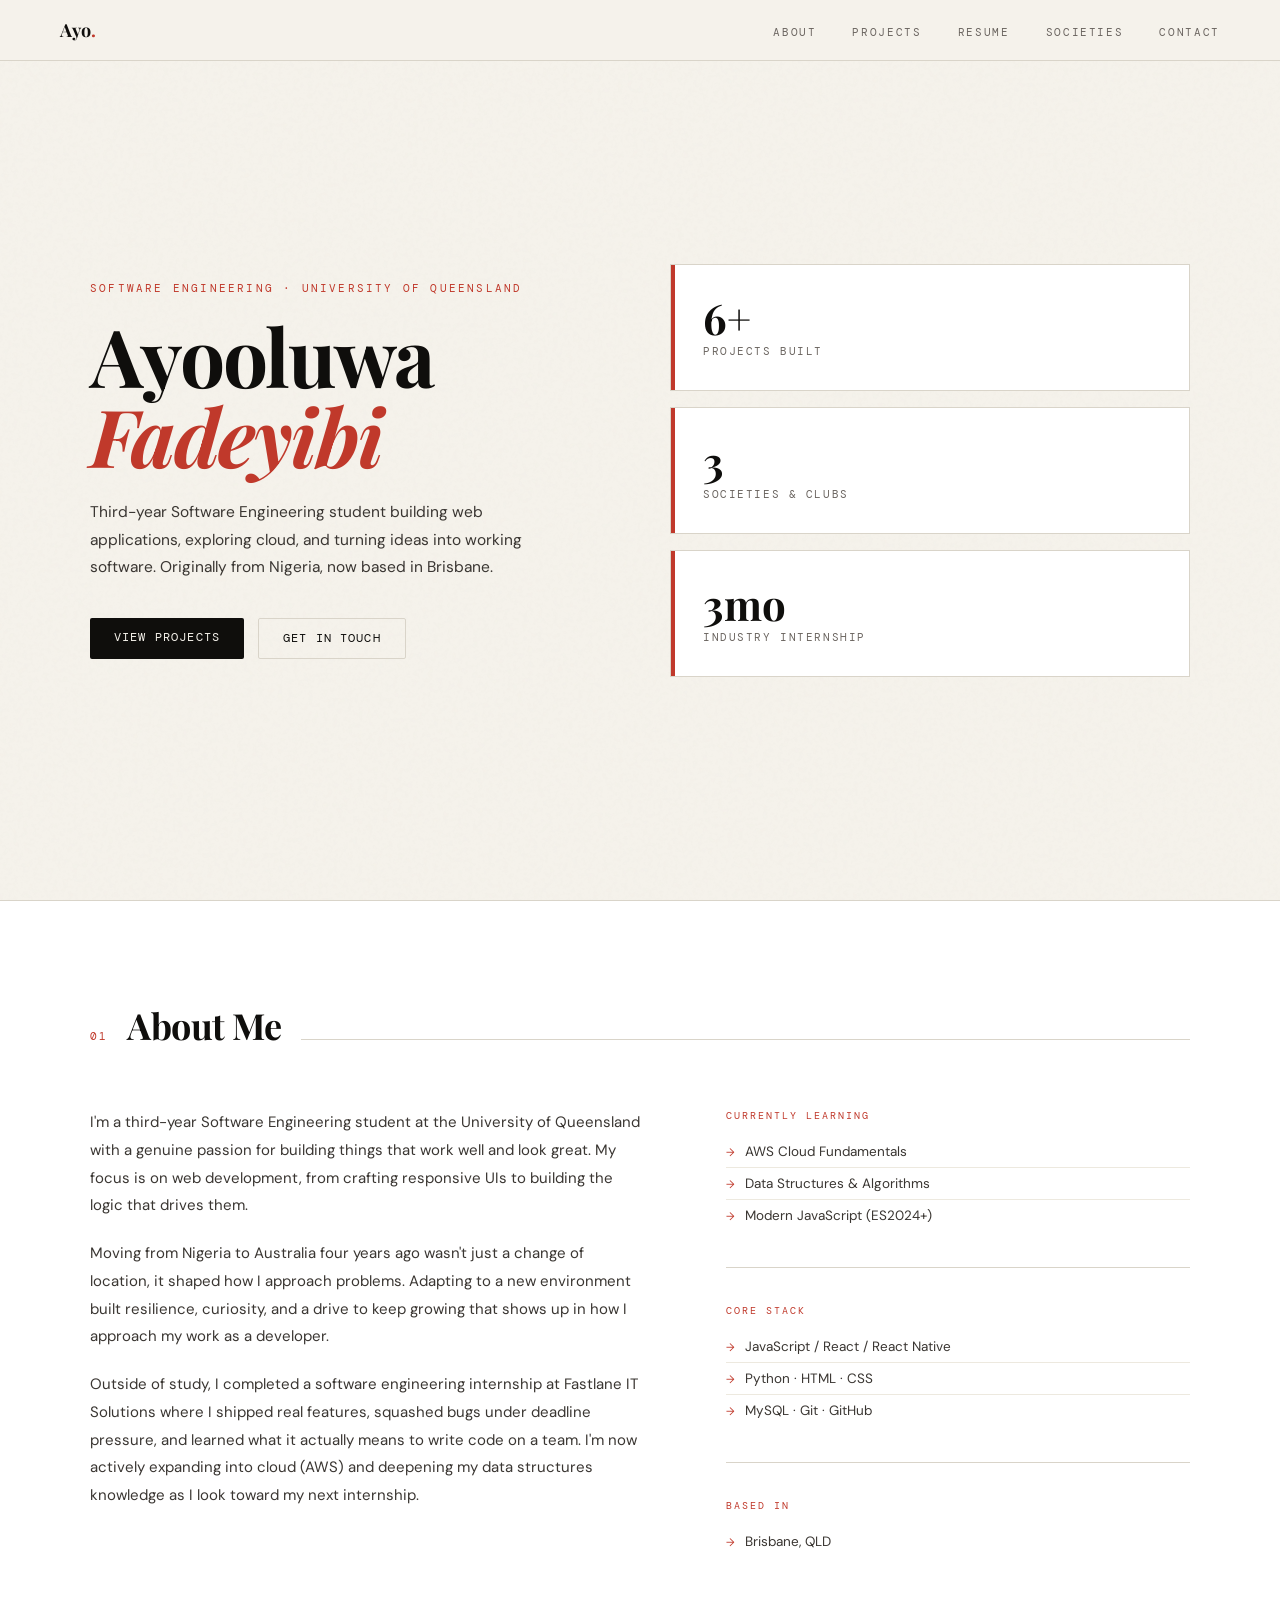
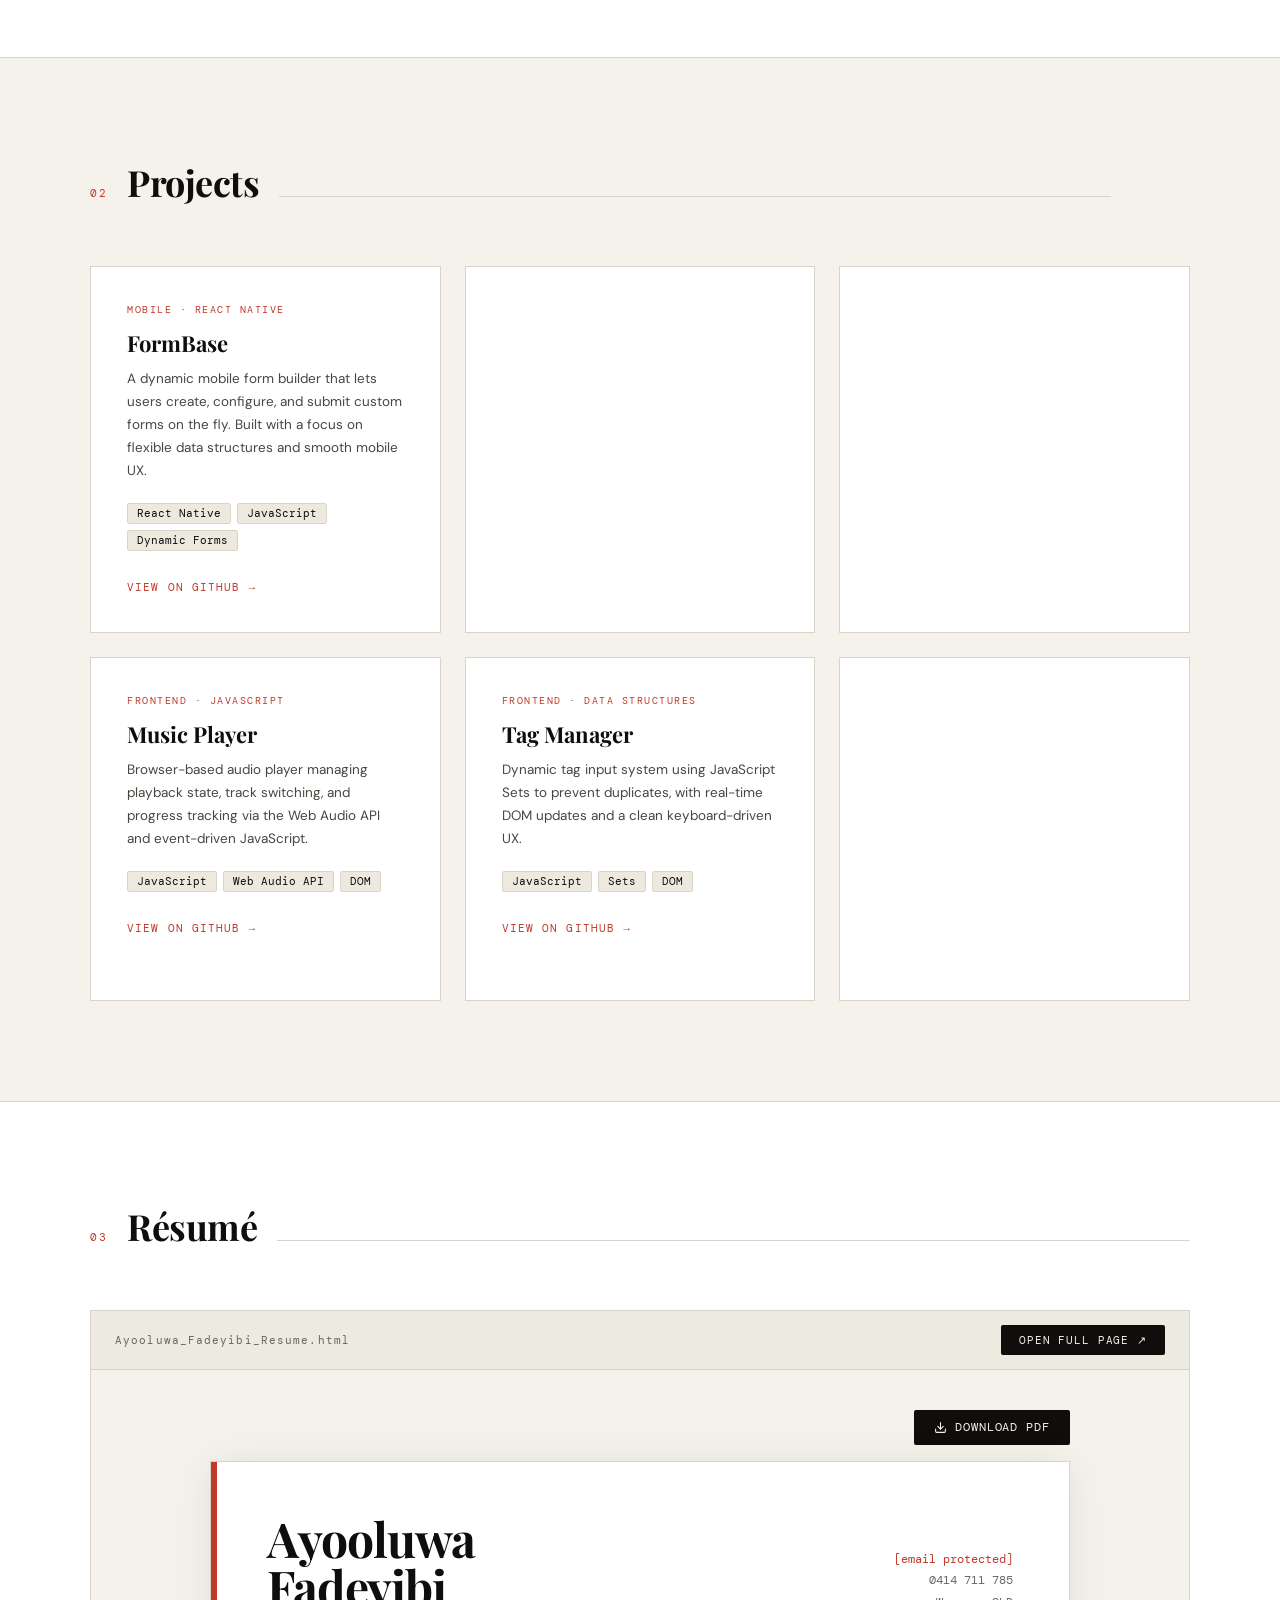
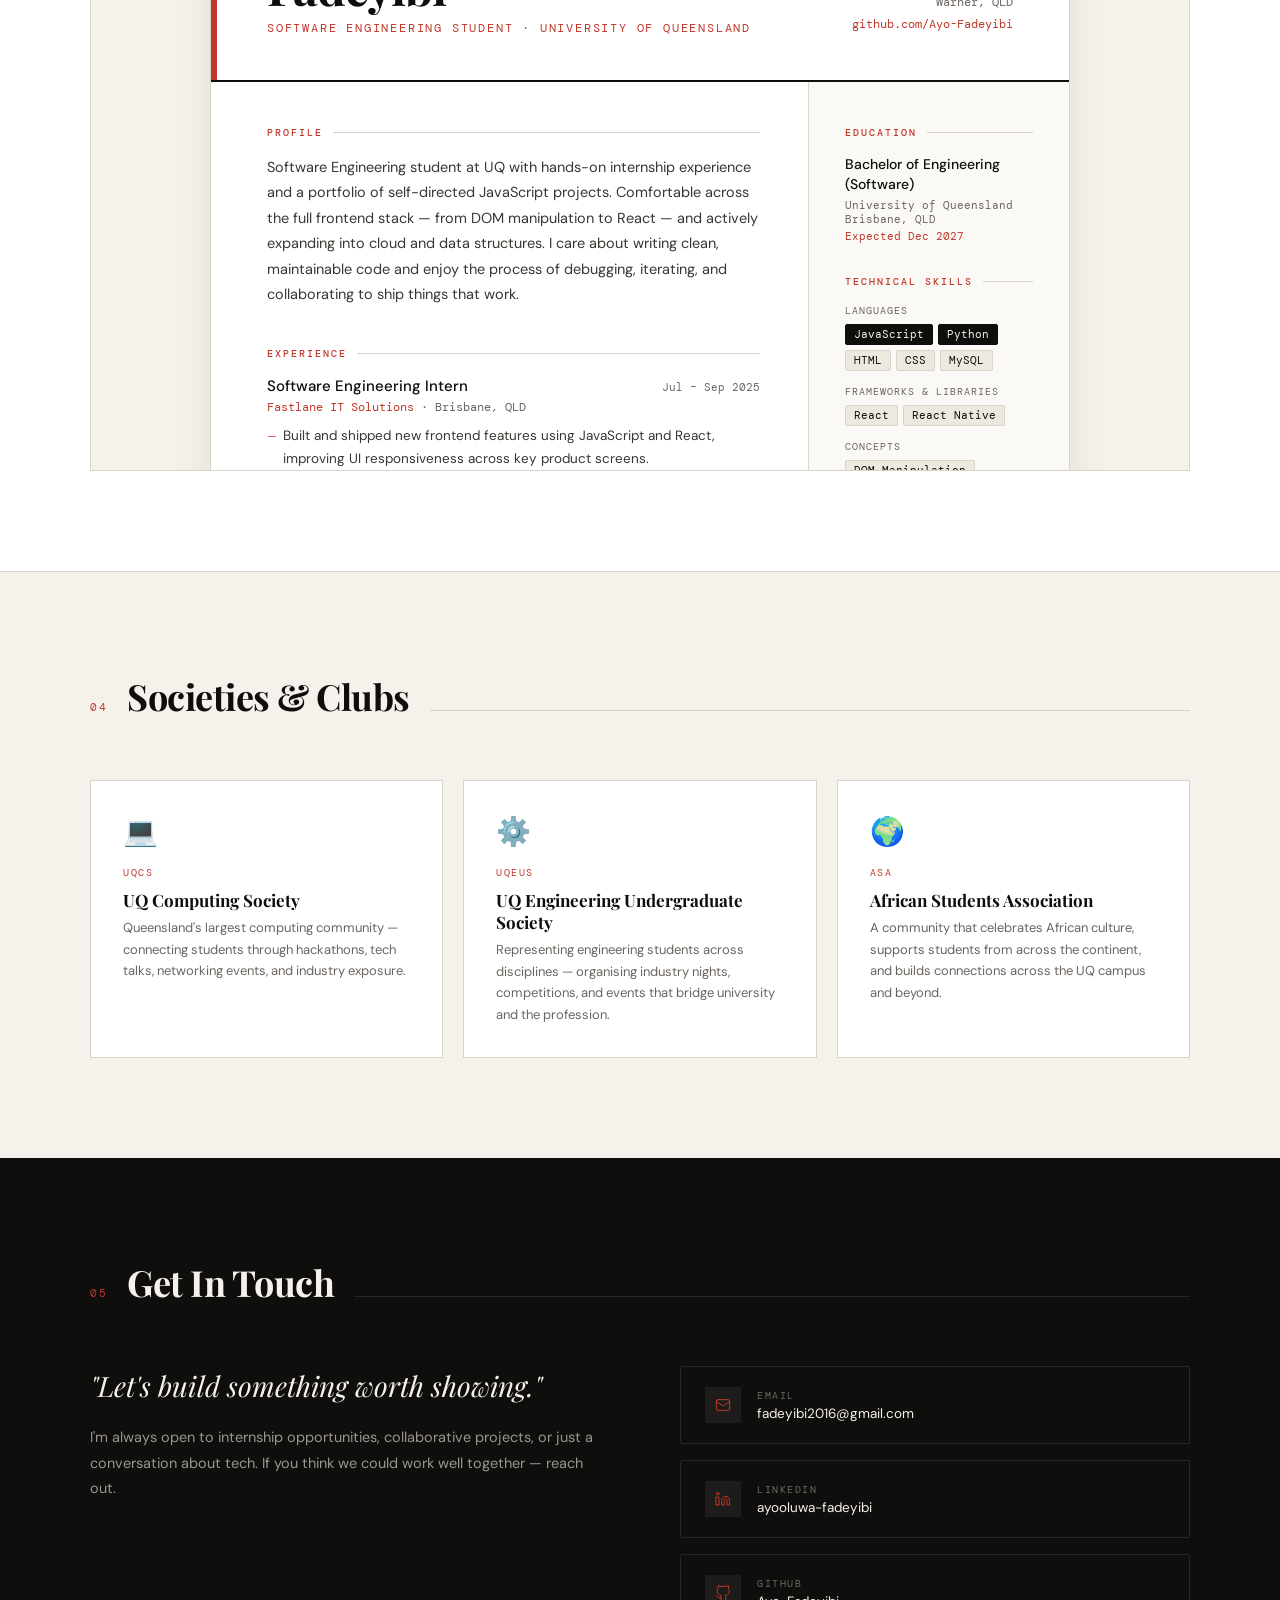
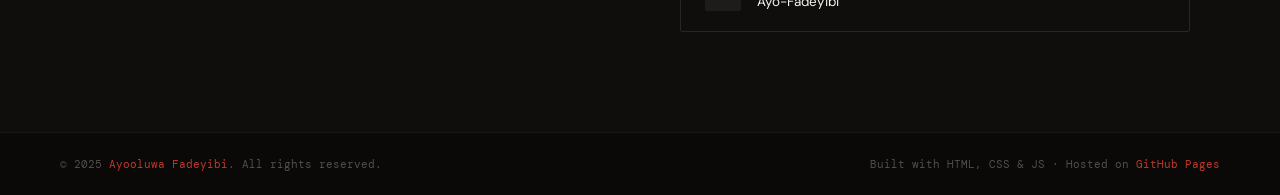
==== commit be333a93: "Updated home page" ====
--- a/index.html
+++ b/index.html
@@ -60,8 +60,8 @@
     </div>
     <div class="about-grid">
       <div class="about-text reveal">
-        <p>I'm a third-year Software Engineering student at the University of Queensland with a genuine passion for building things that work well and look great. My focus is on web development — from crafting responsive UIs to building the logic that drives them.</p>
-        <p>Moving from Nigeria to Australia four years ago wasn't just a change of location — it shaped how I approach problems. Adapting to a new environment built resilience, curiosity, and a drive to keep growing that shows up in how I approach my work as a developer.</p>
+        <p>I'm a third-year Software Engineering student at the University of Queensland with a genuine passion for building things that work well and look great. My focus is on web development, from crafting responsive UIs to building the logic that drives them.</p>
+        <p>Moving from Nigeria to Australia four years ago wasn't just a change of location, it shaped how I approach problems. Adapting to a new environment built resilience, curiosity, and a drive to keep growing that shows up in how I approach my work as a developer.</p>
         <p>Outside of study, I completed a software engineering internship at Fastlane IT Solutions where I shipped real features, squashed bugs under deadline pressure, and learned what it actually means to write code on a team. I'm now actively expanding into cloud (AWS) and deepening my data structures knowledge as I look toward my next internship.</p>
       </div>
       <div class="about-aside reveal">
@@ -84,8 +84,7 @@
         <div class="aside-block">
           <div class="aside-label">Based In</div>
           <ul class="aside-list">
-            <li>Warner, Brisbane QLD</li>
-            <li>Originally from Nigeria 🇳🇬</li>
+            <li>Brisbane, QLD</li>
           </ul>
         </div>
       </div>
